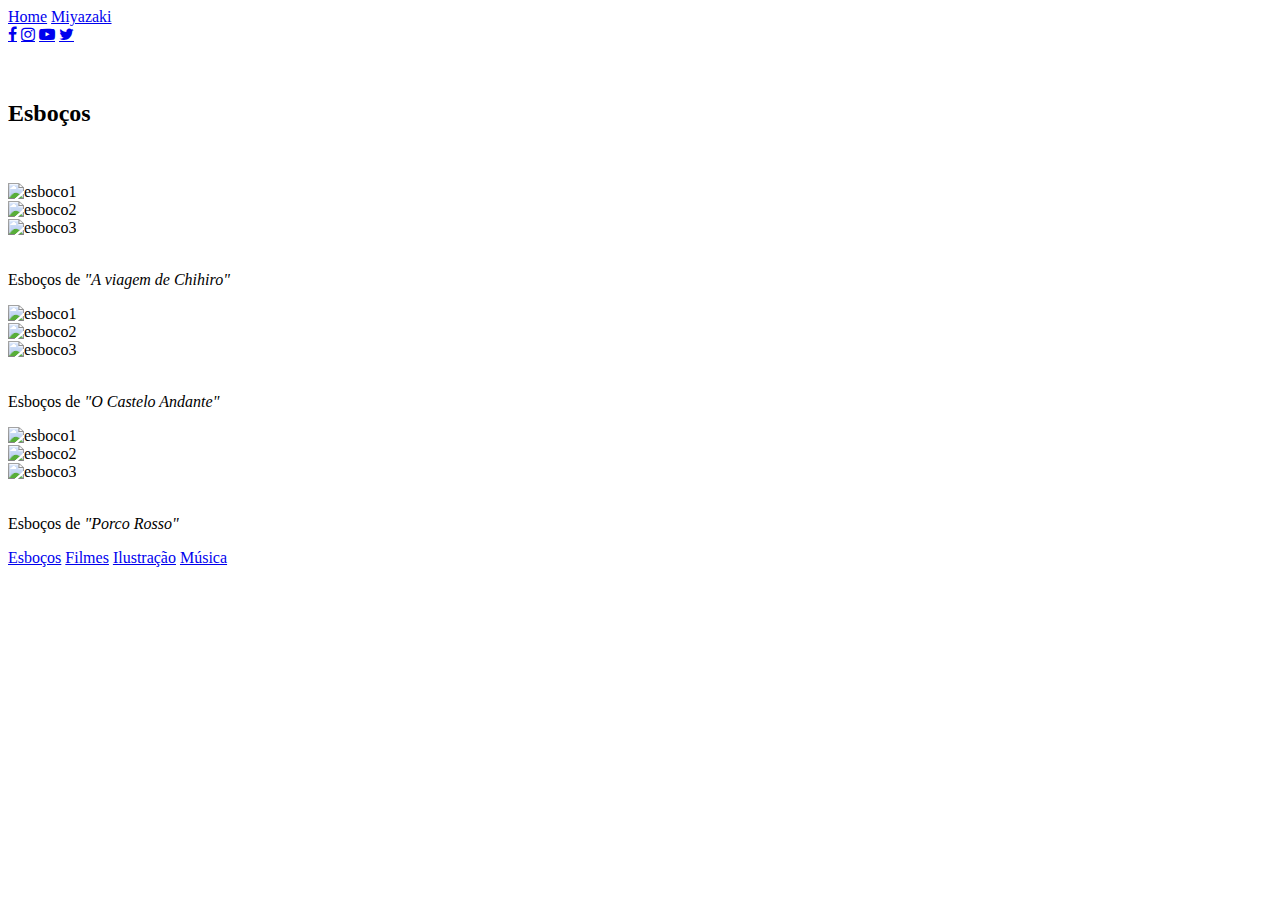
==== Esboco.html @ 52665ffd "create" ====
<!DOCTYPE html>
<html lang="en">

<head>
    <meta charset="UTF-8">
    <meta http-equiv="X-UA-Compatible" content="IE=edge">
    <meta name="viewport" content="width=device-width, initial-scale=1.0">
    <link href="https://cdn.jsdelivr.net/npm/bootstrap@5.1.3/dist/css/bootstrap.min.css" rel="stylesheet"
        integrity="sha384-1BmE4kWBq78iYhFldvKuhfTAU6auU8tT94WrHftjDbrCEXSU1oBoqyl2QvZ6jIW3" crossorigin="anonymous">
    <script src="https://cdn.jsdelivr.net/npm/bootstrap@5.1.3/dist/js/bootstrap.bundle.min.js"></script>
    <link rel="stylesheet" href="https://cdnjs.cloudflare.com/ajax/libs/font-awesome/4.7.0/css/font-awesome.min.css">
    <link rel="stylesheet" href="./CSS/Styles.css">
    <title>Esboço</title>
</head>

<body>
    <div class="topnav">
        <a class="active" href="./Homepage.html">Home</a>
        <a href="./Miyazaki.html">Miyazaki</a>

        <div class="links">
            <a href="https://www.facebook.com" class="fa fa-facebook" target="_blank" alt=facebook></a>
            <a href="https://www.instagram.com" class="fa fa-instagram" target="_blank" alt=instagram></a>
            <a href="https://www.youtube.com" class="fa fa-youtube-play" target="_blank" alt=youtube></a>
            <a href="https://twitter.com" class="fa fa-twitter" target="_blank" alt=twitter></a>
        </div>
    </div>

    <br><br>
    <h2>Esboços</h2>
    <br><br>
    <div class="container">
        <div class="row">
          <div class="col">
            <img src="./Imagens/61ab8b7e820cb2d2487edc69e16eb105.jpeg" class="image" alt="esboco1" style="height:275px; width:auto;">
          </div>
          <div class="col">
            <img src="./Imagens/tumblr_o4bdomlZWP1qa9gmgo1_1280.jpeg" class="image" alt="esboco2" style="height:275px; width:auto;">
          </div>
          <div class="col">
            <img src="./Imagens/dgdsgf.jpeg" class="image" alt="esboco3" style="height:275px; width:auto;">
          </div>
        </div>
      </div>

<br>
<div class="centrar">
<p>Esboços de <i>"A viagem de Chihiro"</i></p>
</div>

<div class="container">
    <div class="row">
      <div class="col">
        <img src="./Imagens/castelo andante1.jpeg" class="image" alt="esboco1" style="height:275px; width:auto;">
      </div>
      <div class="col">
        <img src="./Imagens/casteloandante2.png" class="image" alt="esboco2" style="height:275px; width:auto;">
      </div>
      <div class="col">
        <img src="./Imagens/casteloandante3.jpeg" class="image" alt="esboco3" style="height:275px; width:auto;">
      </div>
    </div>
  </div>
  <br>
  <div class="centrar">
  <p>Esboços de <i>"O Castelo Andante"</i></p>
  </div>

  <div class="container">
    <div class="row">
      <div class="col">
        <img src="./Imagens/porcorosso1.jpeg" class="image" alt="esboco1" style="height:275px; width:auto;">
      </div>
      <div class="col">
        <img src="./Imagens/porcorosso2.jpeg" class="image" alt="esboco2" style="height:275px; width:auto;">
      </div>
      <div class="col">
        <img src="./Imagens/porcorosso3.jpeg" class="image" alt="esboco3" style="height:275px; width:auto;">
      </div>
    </div>
  </div>
  <br>
  <div class="centrar">
  <p>Esboços de <i>"Porco Rosso"</i></p>
  </div>

  <div class="footer">
    <a button type="button" href="./Esboco.html" class="btn btn-outline-secondary">Esboços</button></a>
    <a button type="button" href="./Filmes.html"  class="btn btn-outline-secondary">Filmes</button></a>
    <a button type="button" href="./Ilustracao.html" class="btn btn-outline-secondary">Ilustração</button></a>
    <a button type="button" href="./Musica.html" class="btn btn-outline-secondary">Música</button></a>
</div>

</body>

</html>
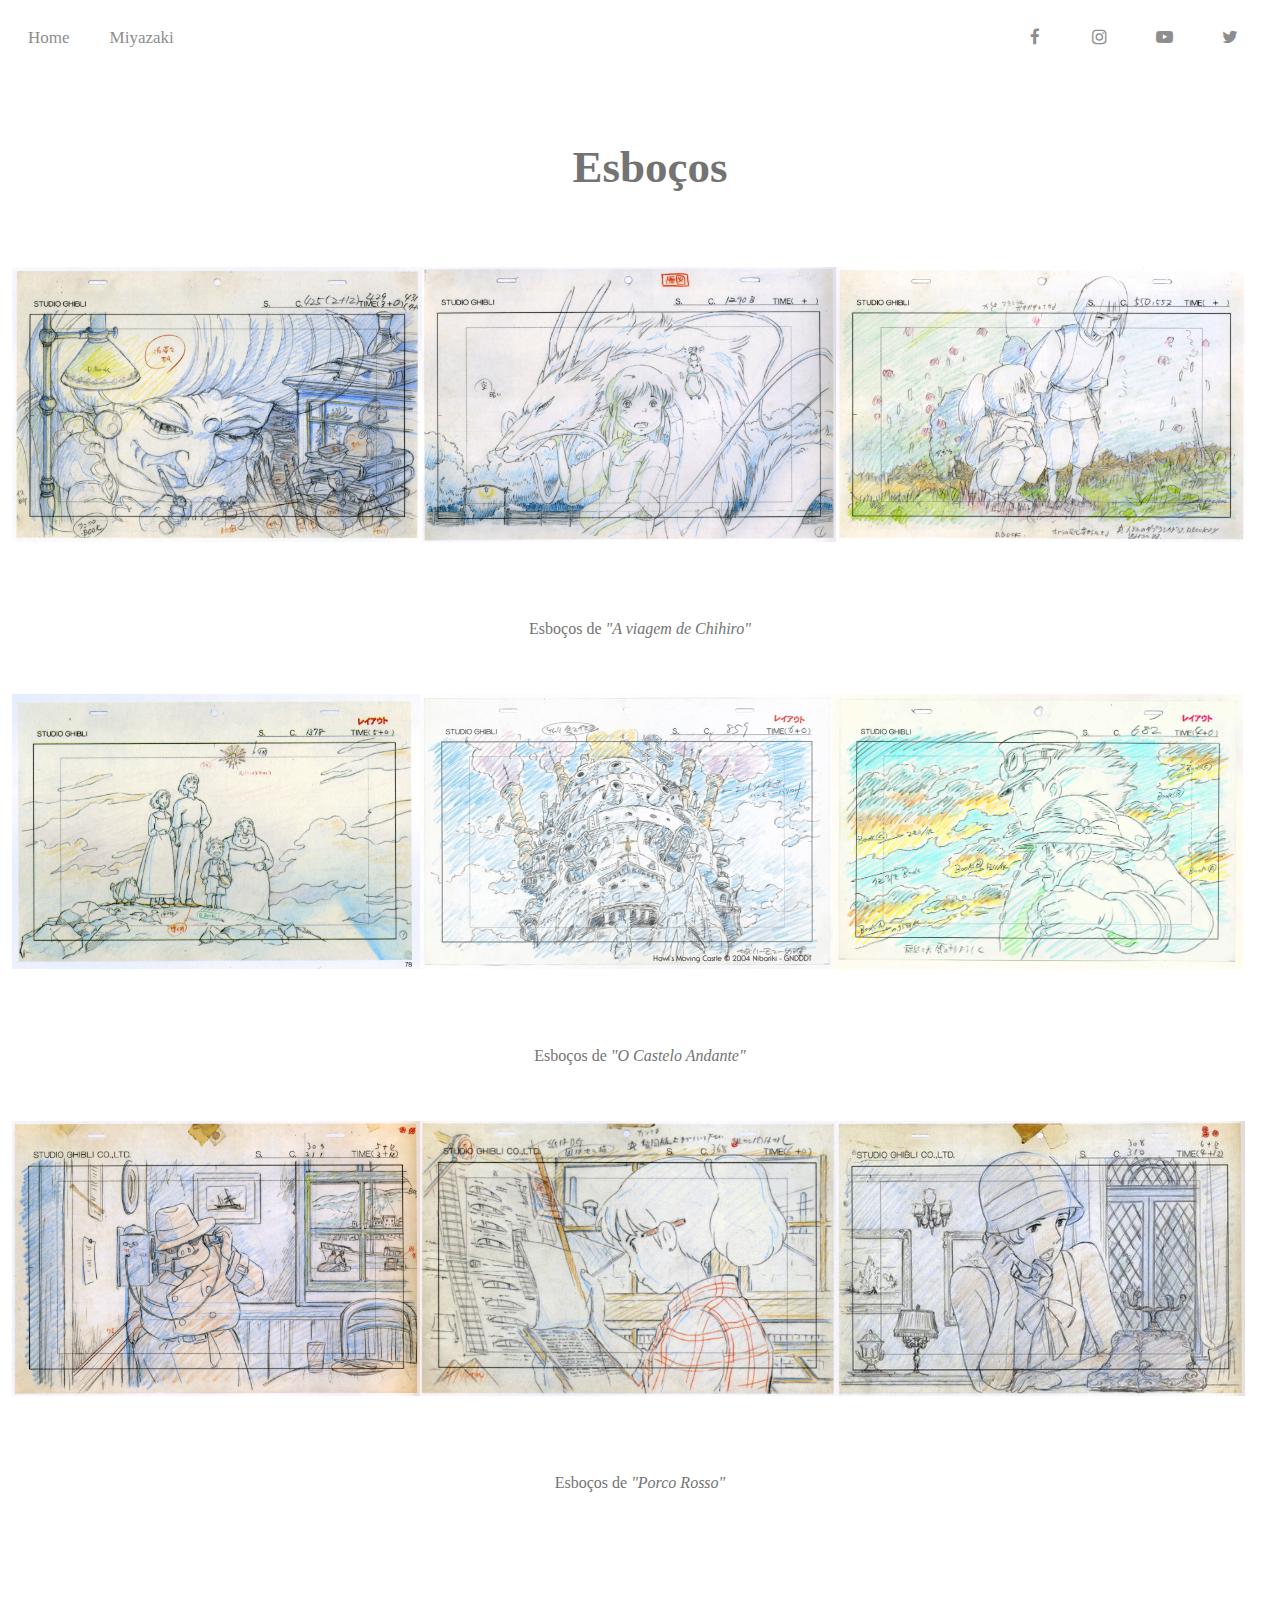
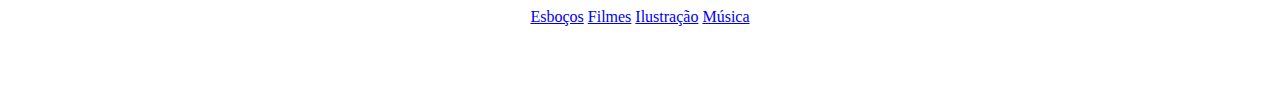
==== commit 4d5a5c3a: "website" ====
--- a/Esboco.html
+++ b/Esboco.html
@@ -9,13 +9,13 @@
         integrity="sha384-1BmE4kWBq78iYhFldvKuhfTAU6auU8tT94WrHftjDbrCEXSU1oBoqyl2QvZ6jIW3" crossorigin="anonymous">
     <script src="https://cdn.jsdelivr.net/npm/bootstrap@5.1.3/dist/js/bootstrap.bundle.min.js"></script>
     <link rel="stylesheet" href="https://cdnjs.cloudflare.com/ajax/libs/font-awesome/4.7.0/css/font-awesome.min.css">
-    <link rel="stylesheet" href="./CSS/Styles.css">
+    <link rel="stylesheet" href="css/Styles.css">
     <title>Esboço</title>
 </head>
 
 <body>
     <div class="topnav">
-        <a class="active" href="./Homepage.html">Home</a>
+        <a class="active" href="index.html">Home</a>
         <a href="./Miyazaki.html">Miyazaki</a>
 
         <div class="links">
--- a/css/Styles.css
+++ b/css/Styles.css
@@ -0,0 +1,125 @@
+* .topnav {
+    background: rgb(255, 255, 255);
+    /* background: radial-gradient(circle, rgb(63, 251, 188) 0%, rgba(252,70,107,1) 100%);*/
+    overflow: hidden;
+}
+
+.topnav a {
+    float: left;
+    color: #8d8d8d;
+    text-align: center;
+    padding: 20px 20px;
+    text-decoration: none;
+    font-size: 17px;
+}
+
+.topnav a:hover {
+    background-color: rgb(255, 255, 255);
+    color: black;
+}
+
+.topnav a.active {
+    background-color: rgb(255, 255, 255);
+    color: #8d8d8d;
+}
+
+.links {
+    /*clear: both;
+    color: rgb(255, 255, 255);
+    text-align: top;
+    padding: 4px;*/
+    float: right;
+    text-decoration: none;
+    margin-right: 10px;
+}
+
+.links2 {
+   
+    float: center;
+    text-decoration: none;
+}
+
+.fa {
+    padding: 6px;
+    font-size: 10px;
+    width: 25px;
+    text-align: right;
+
+}
+
+.fa:hover {
+    opacity: 0.8;
+}
+
+.footer {
+    text-align: center;
+    padding: 60px;
+    background-color: rgb(255, 255, 255);
+    color: rgb(11, 11, 11);
+}
+
+.centrar {
+    text-align: center;
+    padding: 40px;
+    background-color: rgb(255, 255, 255);
+    color: rgb(115, 115, 115);
+}
+
+h1 {
+    margin-left: 20px;
+    color: rgb(115, 115, 115);
+    text-align: left;
+}
+
+h2 {
+    margin-left: 20px;
+    color: rgb(115, 115, 115);
+    text-align: center;
+    font-size: 45px;
+}
+
+.justificado {
+    text-align: justify;
+    text-justify: inter-word;
+  }
+
+
+  .leftcolumn {
+    width: 75%;
+    float: left;
+    max-width: max-content;
+}
+
+
+.rightcolumn {
+    float: right;
+    width: 25%;
+    max-width: fit-content;
+}
+
+.row {
+    display: -ms-flexbox;
+    /* IE10 */
+    display: flex;
+    -ms-flex-wrap: wrap;
+    /* IE10 */
+    flex-wrap: wrap;
+    padding: 0 4px;
+}
+
+/* Criar quatro colunas iguais que ficam uma ao lado da outra */
+
+.column {
+    -ms-flex: 50%;
+    /* IE10 */
+    flex:50%;
+    max-width: 50%;
+    padding: 0 4px;
+}
+
+.column img {
+    margin-top: 8px;
+    vertical-align: middle;
+    width: 100%;
+}
+
